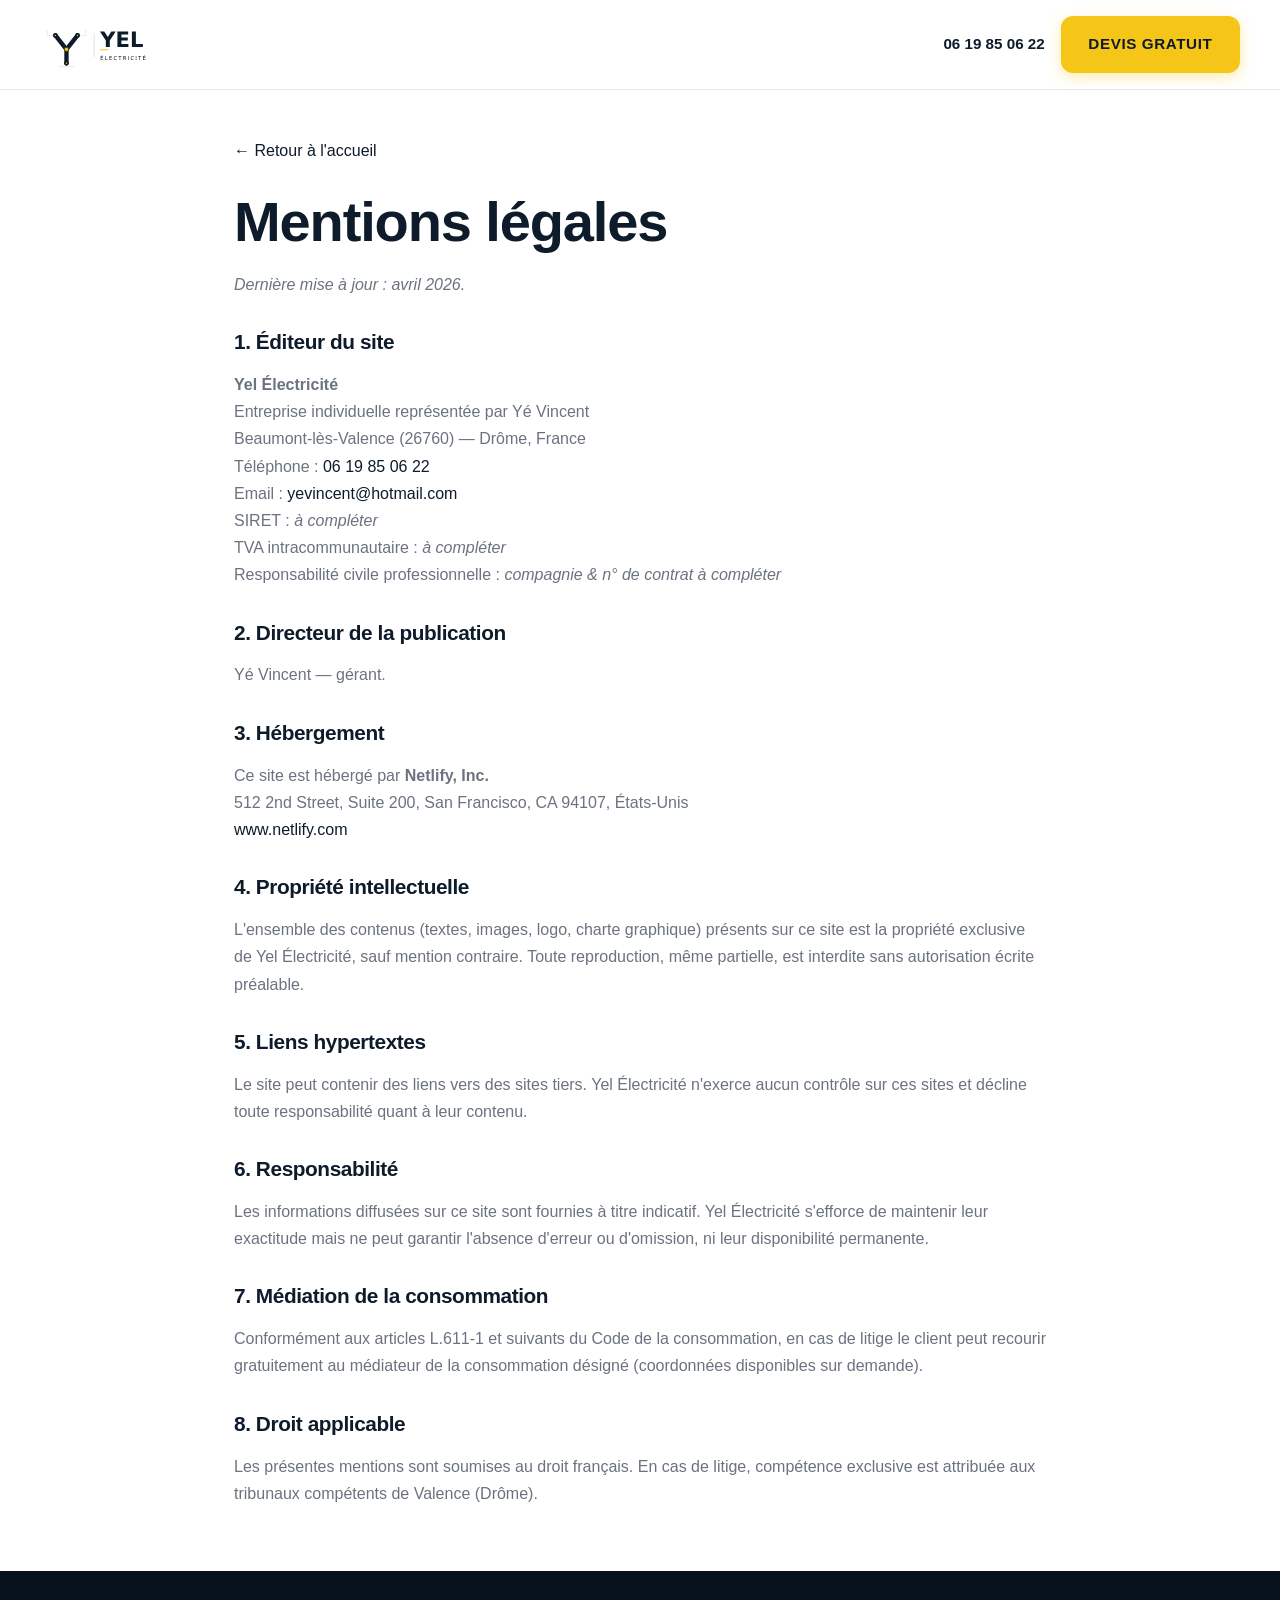
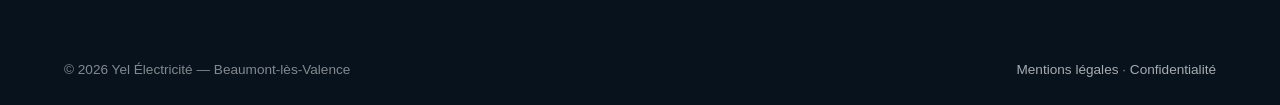
==== mentions-legales.html @ 5cf31801 "Add files via upload" ====
<!doctype html>
<html lang="fr">
<head>
  <meta charset="utf-8" />
  <meta name="viewport" content="width=device-width, initial-scale=1" />
  <title>Mentions légales — Yel Électricité</title>
  <meta name="description" content="Mentions légales du site Yel Électricité, électricien à Beaumont-lès-Valence (Drôme)." />
  <meta name="robots" content="index,follow" />
  <link rel="icon" href="assets/favicon.ico" sizes="any" />
  <link rel="icon" type="image/png" sizes="32x32" href="assets/favicon-32.png" />
  <link rel="stylesheet" href="https://fonts.googleapis.com/css2?family=Inter:wght@400;500;600;700&display=swap" />
  <link rel="stylesheet" href="assets/css/style.css" />
  <style>
    .legal-page { padding: 3rem 0; }
    .legal-page h2 { font-size: 1.3rem; margin-top: 2rem; }
    .legal-page p, .legal-page li { color: var(--gris); line-height: 1.7; }
    .legal-page .container { max-width: 860px; }
    .back-link { color: var(--bleu); font-weight: 500; margin-bottom: 1.5rem; display: inline-block; }
  </style>
</head>
<body>

<header class="header">
  <div class="container header-inner">
    <a href="index.html" class="logo" aria-label="Yel Électricité — accueil">
      <img src="assets/logos/logo-horizontal.svg" alt="Yel Électricité" />
    </a>
    <div class="header-cta">
      <a href="tel:+33619850622" class="header-phone">06 19 85 06 22</a>
      <a href="index.html#devis" class="btn btn-primary">Devis gratuit</a>
    </div>
  </div>
</header>

<main class="legal-page">
  <div class="container">
    <a href="index.html" class="back-link">← Retour à l'accueil</a>
    <h1>Mentions légales</h1>
    <p><em>Dernière mise à jour : avril 2026.</em></p>

    <h2>1. Éditeur du site</h2>
    <p>
      <strong>Yel Électricité</strong><br>
      Entreprise individuelle représentée par Yé Vincent<br>
      Beaumont-lès-Valence (26760) — Drôme, France<br>
      Téléphone : <a href="tel:+33619850622">06 19 85 06 22</a><br>
      Email : <a href="mailto:yevincent@hotmail.com">yevincent@hotmail.com</a><br>
      SIRET : <em>à compléter</em><br>
      TVA intracommunautaire : <em>à compléter</em><br>
      Responsabilité civile professionnelle : <em>compagnie &amp; n° de contrat à compléter</em>
    </p>

    <h2>2. Directeur de la publication</h2>
    <p>Yé Vincent — gérant.</p>

    <h2>3. Hébergement</h2>
    <p>
      Ce site est hébergé par <strong>Netlify, Inc.</strong><br>
      512 2nd Street, Suite 200, San Francisco, CA 94107, États-Unis<br>
      <a href="https://www.netlify.com" rel="noopener">www.netlify.com</a>
    </p>

    <h2>4. Propriété intellectuelle</h2>
    <p>
      L'ensemble des contenus (textes, images, logo, charte graphique) présents sur ce site est la propriété
      exclusive de Yel Électricité, sauf mention contraire. Toute reproduction, même partielle, est interdite
      sans autorisation écrite préalable.
    </p>

    <h2>5. Liens hypertextes</h2>
    <p>
      Le site peut contenir des liens vers des sites tiers. Yel Électricité n'exerce aucun contrôle sur ces sites
      et décline toute responsabilité quant à leur contenu.
    </p>

    <h2>6. Responsabilité</h2>
    <p>
      Les informations diffusées sur ce site sont fournies à titre indicatif. Yel Électricité s'efforce de maintenir
      leur exactitude mais ne peut garantir l'absence d'erreur ou d'omission, ni leur disponibilité permanente.
    </p>

    <h2>7. Médiation de la consommation</h2>
    <p>
      Conformément aux articles L.611-1 et suivants du Code de la consommation, en cas de litige le client peut
      recourir gratuitement au médiateur de la consommation désigné (coordonnées disponibles sur demande).
    </p>

    <h2>8. Droit applicable</h2>
    <p>
      Les présentes mentions sont soumises au droit français. En cas de litige, compétence exclusive est attribuée
      aux tribunaux compétents de Valence (Drôme).
    </p>
  </div>
</main>

<footer class="footer">
  <div class="container">
    <div class="footer-bottom" style="border:none">
      <div>© <span id="year">2026</span> Yel Électricité — Beaumont-lès-Valence</div>
      <div>
        <a href="mentions-legales.html">Mentions légales</a> · <a href="politique-confidentialite.html">Confidentialité</a>
      </div>
    </div>
  </div>
</footer>

<script>document.getElementById("year").textContent = new Date().getFullYear();</script>
</body>
</html>
---- assets/css/style.css ----
/* ==========================================================================
   YEL ÉLECTRICITÉ — Feuille de style principale
   Palette officielle (skill yel-electricite) :
   Primaire : #F5C518 (jaune électrique)
   Secondaire : #0D1B2A (bleu nuit)
   Texte : #1A1A1A | Gris clair : #F4F4F4 | Gris anthracite : #2D2D2D
   Typographie : Montserrat (titres / boutons) + Open Sans (corps)
   ========================================================================== */

/* ---------- Variables ---------- */
:root {
  --bleu: #0D1B2A;
  --bleu-clair: #14283F;
  --bleu-sombre: #07121C;
  --jaune: #F5C518;
  --jaune-fonce: #D6A811;
  --vert-succes: #2ECC71;
  --noir: #1A1A1A;
  --gris-anthracite: #2D2D2D;
  --gris: #6B7280;
  --gris-clair: #F4F4F4;
  --gris-bord: #E5E7EB;
  --blanc: #FFFFFF;

  --max-w: 1200px;
  --radius: 12px;
  --radius-lg: 20px;
  --shadow-sm: 0 1px 2px rgba(13,27,42,.06);
  --shadow: 0 4px 16px rgba(13,27,42,.08);
  --shadow-lg: 0 12px 40px rgba(13,27,42,.15);

  --font-body: "Open Sans", -apple-system, BlinkMacSystemFont, "Segoe UI", Roboto, sans-serif;
  --font-title: "Montserrat", -apple-system, BlinkMacSystemFont, "Segoe UI", Roboto, sans-serif;

  --space-xs: 0.5rem;
  --space-sm: 1rem;
  --space-md: 1.5rem;
  --space-lg: 2.5rem;
  --space-xl: 4rem;
  --space-2xl: 6rem;
}

/* ---------- Reset & base ---------- */
*, *::before, *::after { box-sizing: border-box; }
html { scroll-behavior: smooth; -webkit-text-size-adjust: 100%; }
body {
  margin: 0;
  font-family: var(--font-body);
  font-size: 16px;
  line-height: 1.6;
  color: var(--noir);
  background: var(--blanc);
  -webkit-font-smoothing: antialiased;
  -moz-osx-font-smoothing: grayscale;
}
img, svg { max-width: 100%; height: auto; display: block; }
a { color: var(--bleu); text-decoration: none; transition: color .2s; }
a:hover { color: var(--jaune-fonce); }
h1, h2, h3, h4 { font-family: var(--font-title); color: var(--bleu); font-weight: 700; line-height: 1.2; margin: 0 0 var(--space-sm); letter-spacing: -0.02em; }
h1 { font-size: clamp(2rem, 5vw, 3.5rem); }
h2 { font-size: clamp(1.75rem, 4vw, 2.5rem); }
h3 { font-size: 1.25rem; }
p { margin: 0 0 var(--space-sm); }

/* ---------- Layout ---------- */
.container {
  max-width: var(--max-w);
  margin: 0 auto;
  padding: 0 var(--space-md);
}
section { padding: var(--space-2xl) 0; }
@media (max-width: 768px) {
  section { padding: var(--space-xl) 0; }
}

/* ---------- Boutons ---------- */
.btn {
  display: inline-flex;
  align-items: center;
  gap: 0.5rem;
  padding: 0.9rem 1.6rem;
  border-radius: var(--radius);
  font-family: var(--font-title);
  font-weight: 700;
  font-size: 0.95rem;
  letter-spacing: 0.04em;
  text-transform: uppercase;
  border: 2px solid transparent;
  cursor: pointer;
  transition: all .25s cubic-bezier(.4,0,.2,1);
  text-align: center;
  white-space: nowrap;
}
.btn-primary {
  background: var(--jaune);
  color: var(--bleu);
  box-shadow: 0 4px 14px rgba(245,197,24,.35);
}
.btn-primary:hover {
  background: var(--jaune-fonce);
  color: var(--bleu);
  transform: translateY(-2px);
  box-shadow: 0 8px 20px rgba(245,197,24,.5);
}
.btn-secondary {
  background: var(--bleu);
  color: var(--blanc);
}
.btn-secondary:hover {
  background: var(--bleu-clair);
  color: var(--blanc);
  transform: translateY(-2px);
}
.btn-outline {
  background: transparent;
  color: var(--bleu);
  border-color: var(--bleu);
}
.btn-outline:hover {
  background: var(--bleu);
  color: var(--blanc);
}
.btn-lg { padding: 1.1rem 2rem; font-size: 1.05rem; }

/* ---------- Header ---------- */
.header {
  position: sticky;
  top: 0;
  z-index: 100;
  background: rgba(255,255,255,0.95);
  backdrop-filter: blur(10px);
  -webkit-backdrop-filter: blur(10px);
  border-bottom: 1px solid var(--gris-bord);
}
.header-inner {
  display: flex;
  align-items: center;
  justify-content: space-between;
  padding: 1rem 0;
  gap: var(--space-md);
}
.logo img { height: 48px; width: auto; }
.nav { display: flex; align-items: center; gap: 2rem; }
.nav a {
  color: var(--noir);
  font-weight: 500;
  font-size: 0.95rem;
  position: relative;
}
.nav a:hover { color: var(--bleu); }
.nav a::after {
  content: "";
  position: absolute;
  bottom: -6px;
  left: 0;
  width: 0;
  height: 2px;
  background: var(--jaune);
  transition: width .25s;
}
.nav a:hover::after { width: 100%; }

.header-cta { display: flex; align-items: center; gap: 1rem; }
.header-phone {
  display: inline-flex;
  align-items: center;
  gap: 0.5rem;
  font-weight: 600;
  color: var(--bleu);
  font-size: 0.95rem;
}
.header-phone:hover { color: var(--jaune-fonce); }

.burger {
  display: none;
  background: none;
  border: none;
  cursor: pointer;
  padding: 0.5rem;
  color: var(--bleu);
}
.burger svg { width: 28px; height: 28px; }

@media (max-width: 900px) {
  .nav, .header-cta .btn { display: none; }
  .burger { display: block; }
  .nav.is-open {
    display: flex;
    flex-direction: column;
    position: fixed;
    inset: 72px 0 0 0;
    background: var(--blanc);
    padding: 2rem var(--space-md);
    gap: 1.25rem;
    align-items: stretch;
    border-top: 1px solid var(--gris-bord);
    overflow-y: auto;
  }
  .nav.is-open a { font-size: 1.1rem; padding: 0.5rem 0; border-bottom: 1px solid var(--gris-bord); }
  .nav.is-open a::after { display: none; }
  .nav.is-open .btn { display: inline-flex; margin-top: 1rem; justify-content: center; }
}

/* ---------- Hero ---------- */
.hero {
  background: linear-gradient(135deg, var(--bleu-sombre) 0%, var(--bleu) 100%);
  color: var(--blanc);
  padding: var(--space-2xl) 0;
  overflow: hidden;
  position: relative;
}
.hero::before {
  content: "";
  position: absolute;
  right: -10%;
  top: 10%;
  width: 500px;
  height: 500px;
  background: radial-gradient(circle, rgba(245,197,24,.15) 0%, transparent 70%);
  pointer-events: none;
}
.hero-grid {
  display: grid;
  grid-template-columns: 1fr 1fr;
  gap: var(--space-xl);
  align-items: center;
  position: relative;
}
.hero-badge {
  display: inline-flex;
  align-items: center;
  gap: 0.5rem;
  background: rgba(245,197,24,.15);
  color: var(--jaune);
  padding: 0.4rem 0.9rem;
  border-radius: 50px;
  font-size: 0.85rem;
  font-weight: 600;
  margin-bottom: 1.25rem;
  border: 1px solid rgba(245,197,24,.3);
  font-family: var(--font-title);
  letter-spacing: 0.03em;
}

/* ---------- Réassurance (badges Certifié / Rapide / Gratuit) ---------- */
.reassurance {
  padding: var(--space-lg) 0;
  background: var(--gris-clair);
  border-top: 3px solid var(--jaune);
}
.reassurance-grid {
  display: grid;
  grid-template-columns: repeat(3, 1fr);
  gap: 1.25rem;
}
.reassurance-item {
  background: var(--blanc);
  border: 1px solid var(--gris-bord);
  border-radius: var(--radius);
  padding: 1.25rem 1.4rem;
  display: flex;
  align-items: center;
  gap: 1rem;
}
.reassurance-badge {
  width: 48px;
  height: 48px;
  flex-shrink: 0;
  border-radius: 12px;
  background: var(--jaune);
  color: var(--bleu);
  display: flex;
  align-items: center;
  justify-content: center;
}
.reassurance-badge svg { width: 26px; height: 26px; }
.reassurance-text strong {
  display: block;
  font-family: var(--font-title);
  color: var(--bleu);
  font-size: 1rem;
  margin-bottom: 0.1rem;
}
.reassurance-text span { color: var(--gris); font-size: 0.88rem; }
@media (max-width: 768px) {
  .reassurance-grid { grid-template-columns: 1fr; gap: 0.75rem; }
}

/* ---------- Form : radios & file ---------- */
.form-group .radio-row {
  display: flex;
  gap: 1rem;
  flex-wrap: wrap;
  margin-top: 0.25rem;
}
.form-group .radio-row label {
  display: inline-flex;
  align-items: center;
  gap: 0.4rem;
  font-weight: 500;
  color: var(--noir);
  margin: 0;
  cursor: pointer;
  font-size: 0.95rem;
}
.form-group .radio-row input[type="radio"] {
  width: auto;
  margin: 0;
  accent-color: var(--jaune);
}
.form-group input[type="file"] {
  padding: 0.55rem;
  background: var(--gris-clair);
  border-style: dashed;
  cursor: pointer;
  font-size: 0.9rem;
}
.form-hint {
  display: block;
  font-size: 0.8rem;
  color: var(--gris);
  margin-top: 0.3rem;
}
.hero h1 { color: var(--blanc); margin-bottom: 1.5rem; }
.hero h1 span { color: var(--jaune); }
.hero-lede {
  font-size: 1.15rem;
  color: rgba(255,255,255,.85);
  margin-bottom: 2rem;
  max-width: 520px;
}
.hero-actions { display: flex; gap: 1rem; flex-wrap: wrap; }
.hero-trust {
  display: flex;
  gap: 2rem;
  margin-top: 2.5rem;
  flex-wrap: wrap;
}
.hero-trust-item {
  display: flex;
  align-items: center;
  gap: 0.6rem;
  font-size: 0.9rem;
  color: rgba(255,255,255,.8);
}
.hero-trust-item svg { width: 20px; height: 20px; color: var(--jaune); flex-shrink: 0; }

.hero-visual {
  display: flex;
  justify-content: center;
  align-items: center;
}
.hero-visual-card {
  background: rgba(255,255,255,.05);
  backdrop-filter: blur(20px);
  border: 1px solid rgba(255,255,255,.12);
  border-radius: var(--radius-lg);
  padding: 2.5rem;
  text-align: center;
  position: relative;
  max-width: 400px;
  width: 100%;
}
.hero-visual-card img { width: 180px; margin: 0 auto 1.5rem; }
.hero-visual-card .price-tag {
  display: inline-block;
  background: var(--jaune);
  color: var(--bleu);
  padding: 0.6rem 1.2rem;
  border-radius: 50px;
  font-weight: 700;
  font-size: 1rem;
  margin-bottom: 0.75rem;
}
.hero-visual-card p { color: rgba(255,255,255,.85); margin: 0; font-size: 0.95rem; }

@media (max-width: 900px) {
  .hero-grid { grid-template-columns: 1fr; gap: var(--space-lg); }
  .hero-visual { order: -1; }
  .hero-visual-card { padding: 1.75rem; }
  .hero-visual-card img { width: 130px; }
}

/* ---------- Section titles ---------- */
.section-intro {
  text-align: center;
  max-width: 720px;
  margin: 0 auto var(--space-xl);
}
.section-intro .eyebrow {
  display: inline-block;
  color: var(--jaune-fonce);
  font-weight: 600;
  font-size: 0.85rem;
  letter-spacing: 0.12em;
  text-transform: uppercase;
  margin-bottom: 0.75rem;
}
.section-intro p {
  color: var(--gris);
  font-size: 1.1rem;
}

/* ---------- Services ---------- */
.services-grid {
  display: grid;
  grid-template-columns: repeat(auto-fit, minmax(280px, 1fr));
  gap: 1.5rem;
}
.service-card {
  background: var(--blanc);
  border: 1px solid var(--gris-bord);
  border-radius: var(--radius-lg);
  padding: 2rem;
  transition: all .3s cubic-bezier(.4,0,.2,1);
  position: relative;
  overflow: hidden;
}
.service-card::before {
  content: "";
  position: absolute;
  inset: 0;
  background: linear-gradient(135deg, rgba(245,197,24,0) 0%, rgba(245,197,24,.05) 100%);
  opacity: 0;
  transition: opacity .3s;
  pointer-events: none;
}
.service-card:hover {
  border-color: var(--jaune);
  transform: translateY(-4px);
  box-shadow: var(--shadow-lg);
}
.service-card:hover::before { opacity: 1; }
.service-icon {
  width: 64px;
  height: 64px;
  background: var(--gris-clair);
  border-radius: 14px;
  display: flex;
  align-items: center;
  justify-content: center;
  margin-bottom: 1.25rem;
  transition: background .3s;
}
.service-card:hover .service-icon { background: var(--jaune); }
.service-icon img { width: 40px; height: 40px; }
.service-card h3 { margin-bottom: 0.5rem; }
.service-card p { color: var(--gris); font-size: 0.95rem; margin: 0; }

/* ---------- À propos ---------- */
.about {
  background: var(--gris-clair);
}
.about-grid {
  display: grid;
  grid-template-columns: 1fr 1.2fr;
  gap: var(--space-xl);
  align-items: center;
}
.about-visual {
  position: relative;
  aspect-ratio: 4/5;
  background: linear-gradient(135deg, var(--bleu) 0%, var(--bleu-clair) 100%);
  border-radius: var(--radius-lg);
  display: flex;
  align-items: center;
  justify-content: center;
  overflow: hidden;
}
.about-visual::after {
  content: "";
  position: absolute;
  inset: 0;
  background: radial-gradient(circle at 70% 30%, rgba(245,197,24,.2), transparent 60%);
}
.about-visual-initials {
  font-size: clamp(5rem, 12vw, 9rem);
  font-weight: 700;
  color: var(--jaune);
  letter-spacing: -0.05em;
  position: relative;
  z-index: 1;
  font-family: var(--font-title);
}
.about-content h2 { margin-bottom: 0.5rem; }
.about-content .title {
  color: var(--jaune-fonce);
  font-weight: 600;
  font-size: 0.95rem;
  letter-spacing: 0.08em;
  text-transform: uppercase;
  margin-bottom: 1rem;
}
.about-content p { color: var(--gris); font-size: 1.05rem; }
.about-quote {
  border-left: 4px solid var(--jaune);
  padding: 0.5rem 0 0.5rem 1.25rem;
  margin: 1.5rem 0;
  font-style: italic;
  color: var(--bleu);
  font-weight: 500;
}
.about-stats {
  display: grid;
  grid-template-columns: repeat(3, 1fr);
  gap: 1rem;
  margin-top: 2rem;
  padding-top: 2rem;
  border-top: 1px solid var(--gris-bord);
}
.about-stat .number {
  font-size: 2rem;
  font-weight: 700;
  color: var(--bleu);
  line-height: 1;
  margin-bottom: 0.25rem;
}
.about-stat .label {
  font-size: 0.85rem;
  color: var(--gris);
}

@media (max-width: 900px) {
  .about-grid { grid-template-columns: 1fr; gap: var(--space-md); }
  .about-visual { aspect-ratio: 16/10; max-height: 280px; }
}

/* ---------- Pourquoi nous / trust ---------- */
.trust-grid {
  display: grid;
  grid-template-columns: repeat(auto-fit, minmax(240px, 1fr));
  gap: 1.5rem;
}
.trust-card {
  text-align: center;
  padding: 2rem 1.25rem;
  border-radius: var(--radius);
  background: var(--blanc);
  border: 1px solid var(--gris-bord);
}
.trust-icon {
  width: 56px;
  height: 56px;
  background: var(--jaune);
  color: var(--bleu);
  border-radius: 50%;
  display: flex;
  align-items: center;
  justify-content: center;
  margin: 0 auto 1rem;
}
.trust-icon svg { width: 28px; height: 28px; }
.trust-card h3 { font-size: 1.1rem; margin-bottom: 0.5rem; }
.trust-card p { color: var(--gris); font-size: 0.9rem; margin: 0; }

/* ---------- Zone intervention ---------- */
.zone {
  background: var(--bleu);
  color: var(--blanc);
  position: relative;
  overflow: hidden;
}
.zone::before {
  content: "";
  position: absolute;
  left: -10%;
  bottom: -30%;
  width: 60%;
  height: 140%;
  background: radial-gradient(circle, rgba(245,197,24,.08), transparent 60%);
}
.zone h2 { color: var(--blanc); }
.zone .section-intro p { color: rgba(255,255,255,.8); }
.zone-grid {
  display: grid;
  grid-template-columns: 1fr 1fr;
  gap: var(--space-xl);
  align-items: center;
  position: relative;
}
.zone-map {
  aspect-ratio: 4/3;
  background: rgba(255,255,255,.05);
  border: 1px solid rgba(255,255,255,.1);
  border-radius: var(--radius-lg);
  display: flex;
  align-items: center;
  justify-content: center;
  position: relative;
  padding: 2rem;
}
.zone-map svg { width: 100%; height: 100%; }
.zone-content h3 { color: var(--jaune); margin-bottom: 1rem; }
.zone-communes {
  display: flex;
  flex-wrap: wrap;
  gap: 0.6rem;
  margin: 1.5rem 0 2rem;
}
.zone-commune {
  display: inline-block;
  padding: 0.4rem 0.9rem;
  background: rgba(255,255,255,.08);
  border: 1px solid rgba(255,255,255,.15);
  border-radius: 50px;
  font-size: 0.85rem;
  color: rgba(255,255,255,.9);
}
.zone-note {
  color: rgba(255,255,255,.7);
  font-size: 0.95rem;
  margin-top: 1rem;
}

@media (max-width: 900px) {
  .zone-grid { grid-template-columns: 1fr; }
  .zone-map { aspect-ratio: 16/10; }
}

/* ---------- Avis ---------- */
.testimonials-grid {
  display: grid;
  grid-template-columns: repeat(auto-fit, minmax(280px, 1fr));
  gap: 1.5rem;
}
.testimonial {
  background: var(--blanc);
  border: 2px dashed var(--gris-bord);
  border-radius: var(--radius-lg);
  padding: 2rem;
  text-align: center;
  color: var(--gris);
}
.testimonial-placeholder {
  font-style: italic;
}
.testimonial-placeholder::before {
  content: "✎";
  display: block;
  font-size: 2rem;
  color: var(--gris-bord);
  margin-bottom: 0.75rem;
  font-style: normal;
}

/* ---------- Avis (variante remplie) ---------- */
.testimonial-filled {
  background: var(--blanc);
  border: 1px solid var(--gris-bord);
  border-radius: var(--radius-lg);
  padding: 2rem;
  text-align: left;
  box-shadow: var(--shadow-sm);
  display: flex;
  flex-direction: column;
  gap: 0.9rem;
}
.testimonial-filled .stars {
  color: var(--jaune);
  font-size: 1.1rem;
  letter-spacing: 2px;
}
.testimonial-filled .quote {
  color: var(--noir);
  font-size: 1rem;
  line-height: 1.6;
  margin: 0;
  flex: 1;
}
.testimonial-filled .author {
  display: flex;
  align-items: center;
  gap: 0.75rem;
  padding-top: 0.75rem;
  border-top: 1px solid var(--gris-bord);
}
.testimonial-filled .avatar {
  width: 42px;
  height: 42px;
  border-radius: 50%;
  background: var(--bleu);
  color: var(--jaune);
  display: flex;
  align-items: center;
  justify-content: center;
  font-weight: 700;
  font-size: 1rem;
}
.testimonial-filled .author-meta {
  display: flex;
  flex-direction: column;
  line-height: 1.3;
}
.testimonial-filled .name { font-weight: 600; color: var(--bleu); font-size: 0.95rem; }
.testimonial-filled .commune { font-size: 0.82rem; color: var(--gris); }

/* ---------- Actualités ---------- */
.actus-grid {
  display: grid;
  grid-template-columns: repeat(auto-fit, minmax(300px, 1fr));
  gap: 1.5rem;
}
.actu-card {
  background: var(--blanc);
  border: 1px solid var(--gris-bord);
  border-radius: var(--radius-lg);
  overflow: hidden;
  transition: transform .25s, box-shadow .25s;
  display: flex;
  flex-direction: column;
}
.actu-card:hover {
  transform: translateY(-3px);
  box-shadow: var(--shadow-lg);
}
.actu-card .actu-image {
  aspect-ratio: 16/10;
  background: linear-gradient(135deg, var(--bleu) 0%, var(--bleu-clair) 100%);
  background-size: cover;
  background-position: center;
  position: relative;
}
.actu-card .actu-image::after {
  content: "";
  position: absolute;
  inset: 0;
  background: radial-gradient(circle at 70% 30%, rgba(245,197,24,.15), transparent 60%);
  pointer-events: none;
}
.actu-card .actu-no-image {
  aspect-ratio: 16/10;
  background: linear-gradient(135deg, var(--bleu) 0%, var(--bleu-clair) 100%);
  display: flex;
  align-items: center;
  justify-content: center;
  color: var(--jaune);
  font-size: 2.5rem;
}
.actu-card .actu-body {
  padding: 1.5rem 1.75rem;
  display: flex;
  flex-direction: column;
  gap: 0.5rem;
  flex: 1;
}
.actu-card .actu-date {
  font-size: 0.82rem;
  color: var(--jaune-fonce);
  font-weight: 600;
  letter-spacing: 0.05em;
  text-transform: uppercase;
}
.actu-card h3 {
  font-size: 1.15rem;
  margin: 0;
}
.actu-card p {
  color: var(--gris);
  font-size: 0.95rem;
  margin: 0;
  flex: 1;
}
.actu-card .actu-body details {
  margin-top: 0.25rem;
}
.actu-card .actu-body details summary {
  cursor: pointer;
  color: var(--bleu);
  font-weight: 600;
  font-size: 0.9rem;
  list-style: none;
  display: inline-flex;
  align-items: center;
  gap: 0.35rem;
  user-select: none;
}
.actu-card .actu-body details summary::-webkit-details-marker { display: none; }
.actu-card .actu-body details summary::after {
  content: "↓";
  transition: transform .2s;
  display: inline-block;
}
.actu-card .actu-body details[open] summary::after { transform: rotate(180deg); }
.actu-card .actu-body details .actu-content {
  padding-top: 0.75rem;
  color: var(--noir);
  font-size: 0.95rem;
  line-height: 1.6;
}
.actu-card .actu-body details .actu-content p { color: var(--noir); margin-bottom: 0.5rem; }
.actu-card .actu-body details .actu-content :is(h3,h4) {
  font-size: 1rem; margin: 0.75rem 0 0.35rem;
}

/* ---------- FAQ ---------- */
.faq-list { max-width: 780px; margin: 0 auto; }
.faq-item {
  border-bottom: 1px solid var(--gris-bord);
}
.faq-question {
  width: 100%;
  background: none;
  border: none;
  padding: 1.25rem 0;
  font-size: 1.05rem;
  font-weight: 600;
  color: var(--bleu);
  text-align: left;
  cursor: pointer;
  display: flex;
  justify-content: space-between;
  align-items: center;
  gap: 1rem;
  font-family: inherit;
}
.faq-question:hover { color: var(--jaune-fonce); }
.faq-icon {
  flex-shrink: 0;
  width: 24px;
  height: 24px;
  transition: transform .25s;
  color: var(--jaune-fonce);
}
.faq-item.is-open .faq-icon { transform: rotate(45deg); }
.faq-answer {
  max-height: 0;
  overflow: hidden;
  transition: max-height .3s ease;
  color: var(--gris);
}
.faq-item.is-open .faq-answer { max-height: 400px; }
.faq-answer-inner { padding: 0 0 1.25rem; }

/* ---------- Contact / Formulaire ---------- */
.contact {
  background: var(--gris-clair);
}
.contact-grid {
  display: grid;
  grid-template-columns: 1fr 1.3fr;
  gap: var(--space-xl);
  align-items: flex-start;
}
.contact-info h2 { margin-bottom: 1rem; }
.contact-info p { color: var(--gris); font-size: 1.05rem; margin-bottom: 2rem; }
.contact-list { list-style: none; padding: 0; margin: 0; }
.contact-list li {
  display: flex;
  align-items: flex-start;
  gap: 1rem;
  padding: 1rem 0;
  border-bottom: 1px solid var(--gris-bord);
}
.contact-list li:last-child { border-bottom: none; }
.contact-list .icon {
  width: 44px;
  height: 44px;
  border-radius: 10px;
  background: var(--jaune);
  color: var(--bleu);
  display: flex;
  align-items: center;
  justify-content: center;
  flex-shrink: 0;
}
.contact-list .icon svg { width: 22px; height: 22px; }
.contact-list .meta { font-size: 0.85rem; color: var(--gris); }
.contact-list .value { font-weight: 600; color: var(--bleu); font-size: 1.05rem; }
.contact-list a.value:hover { color: var(--jaune-fonce); }

.form-card {
  background: var(--blanc);
  border-radius: var(--radius-lg);
  padding: 2.5rem;
  box-shadow: var(--shadow);
}
.form-card h3 { margin-bottom: 0.5rem; }
.form-card p.lede { color: var(--gris); margin-bottom: 1.5rem; font-size: 0.95rem; }

.form-row {
  display: grid;
  grid-template-columns: 1fr 1fr;
  gap: 1rem;
}
.form-group { margin-bottom: 1rem; }
.form-group label {
  display: block;
  font-size: 0.9rem;
  font-weight: 500;
  color: var(--bleu);
  margin-bottom: 0.35rem;
}
.form-group label .req { color: #DC2626; }
.form-group input,
.form-group select,
.form-group textarea {
  width: 100%;
  padding: 0.75rem 0.95rem;
  border: 1.5px solid var(--gris-bord);
  border-radius: 10px;
  font-family: inherit;
  font-size: 1rem;
  color: var(--noir);
  transition: border-color .2s, box-shadow .2s;
  background: var(--blanc);
}
.form-group input:focus,
.form-group select:focus,
.form-group textarea:focus {
  outline: none;
  border-color: var(--jaune);
  box-shadow: 0 0 0 3px rgba(245,197,24,.2);
}
.form-group textarea { resize: vertical; min-height: 110px; }
.form-consent {
  display: flex;
  align-items: flex-start;
  gap: 0.6rem;
  font-size: 0.85rem;
  color: var(--gris);
  margin: 1rem 0 1.5rem;
}
.form-consent input { width: auto; margin-top: 3px; }
.form-consent a { color: var(--bleu); text-decoration: underline; }
.form-card button[type="submit"] { width: 100%; justify-content: center; }
.form-feedback {
  margin-top: 1rem;
  padding: 0.9rem 1rem;
  border-radius: 8px;
  font-size: 0.95rem;
  display: none;
}
.form-feedback.is-success {
  display: block;
  background: #F0FDF4;
  color: #166534;
  border: 1px solid #BBF7D0;
}
.form-feedback.is-error {
  display: block;
  background: #FEF2F2;
  color: #991B1B;
  border: 1px solid #FECACA;
}

@media (max-width: 900px) {
  .contact-grid { grid-template-columns: 1fr; gap: var(--space-md); }
  .form-card { padding: 1.75rem; }
  .form-row { grid-template-columns: 1fr; }
}

/* ---------- CTA banner ---------- */
.cta-banner {
  background: linear-gradient(135deg, var(--jaune) 0%, var(--jaune-fonce) 100%);
  padding: var(--space-lg) 0;
}
.cta-banner-inner {
  display: flex;
  align-items: center;
  justify-content: space-between;
  gap: var(--space-md);
  flex-wrap: wrap;
}
.cta-banner h3 {
  color: var(--bleu);
  margin: 0;
  font-size: 1.5rem;
}
.cta-banner .actions { display: flex; gap: 0.75rem; flex-wrap: wrap; }

/* ---------- Footer ---------- */
.footer {
  background: var(--bleu-sombre);
  color: rgba(255,255,255,.75);
  padding: var(--space-xl) 0 var(--space-md);
}
.footer-grid {
  display: grid;
  grid-template-columns: 1.3fr 1fr 1fr 1fr;
  gap: var(--space-lg);
  margin-bottom: var(--space-lg);
}
.footer-brand img { height: 44px; margin-bottom: 1rem; }
.footer-brand p { font-size: 0.9rem; margin: 0; color: rgba(255,255,255,.65); }
.footer h4 {
  color: var(--blanc);
  font-size: 0.95rem;
  margin-bottom: 1rem;
  letter-spacing: 0.05em;
  text-transform: uppercase;
}
.footer ul { list-style: none; padding: 0; margin: 0; }
.footer ul li { margin-bottom: 0.5rem; font-size: 0.9rem; }
.footer ul a { color: rgba(255,255,255,.75); }
.footer ul a:hover { color: var(--jaune); }
.footer-bottom {
  border-top: 1px solid rgba(255,255,255,.1);
  padding-top: var(--space-md);
  display: flex;
  justify-content: space-between;
  flex-wrap: wrap;
  gap: 1rem;
  font-size: 0.85rem;
  color: rgba(255,255,255,.5);
}
.footer-bottom a { color: rgba(255,255,255,.65); }
.footer-bottom a:hover { color: var(--jaune); }

@media (max-width: 768px) {
  .footer-grid { grid-template-columns: 1fr 1fr; }
}
@media (max-width: 480px) {
  .footer-grid { grid-template-columns: 1fr; }
}

/* ---------- Utilités ---------- */
.visually-hidden {
  position: absolute !important;
  width: 1px; height: 1px;
  padding: 0; margin: -1px;
  overflow: hidden;
  clip: rect(0,0,0,0);
  white-space: nowrap;
  border: 0;
}

/* Animation d'apparition au scroll */
.reveal {
  opacity: 0;
  transform: translateY(20px);
  transition: opacity .6s ease, transform .6s ease;
}
.reveal.is-visible {
  opacity: 1;
  transform: translateY(0);
}

/* Focus accessibility */
a:focus-visible,
button:focus-visible,
input:focus-visible,
select:focus-visible,
textarea:focus-visible {
  outline: 2px solid var(--jaune);
  outline-offset: 2px;
}

/* Print */
@media print {
  .header, .footer, .cta-banner, .burger, .hero-visual { display: none; }
  body { font-size: 11pt; color: #000; }
  section { padding: 1rem 0; break-inside: avoid; }
}
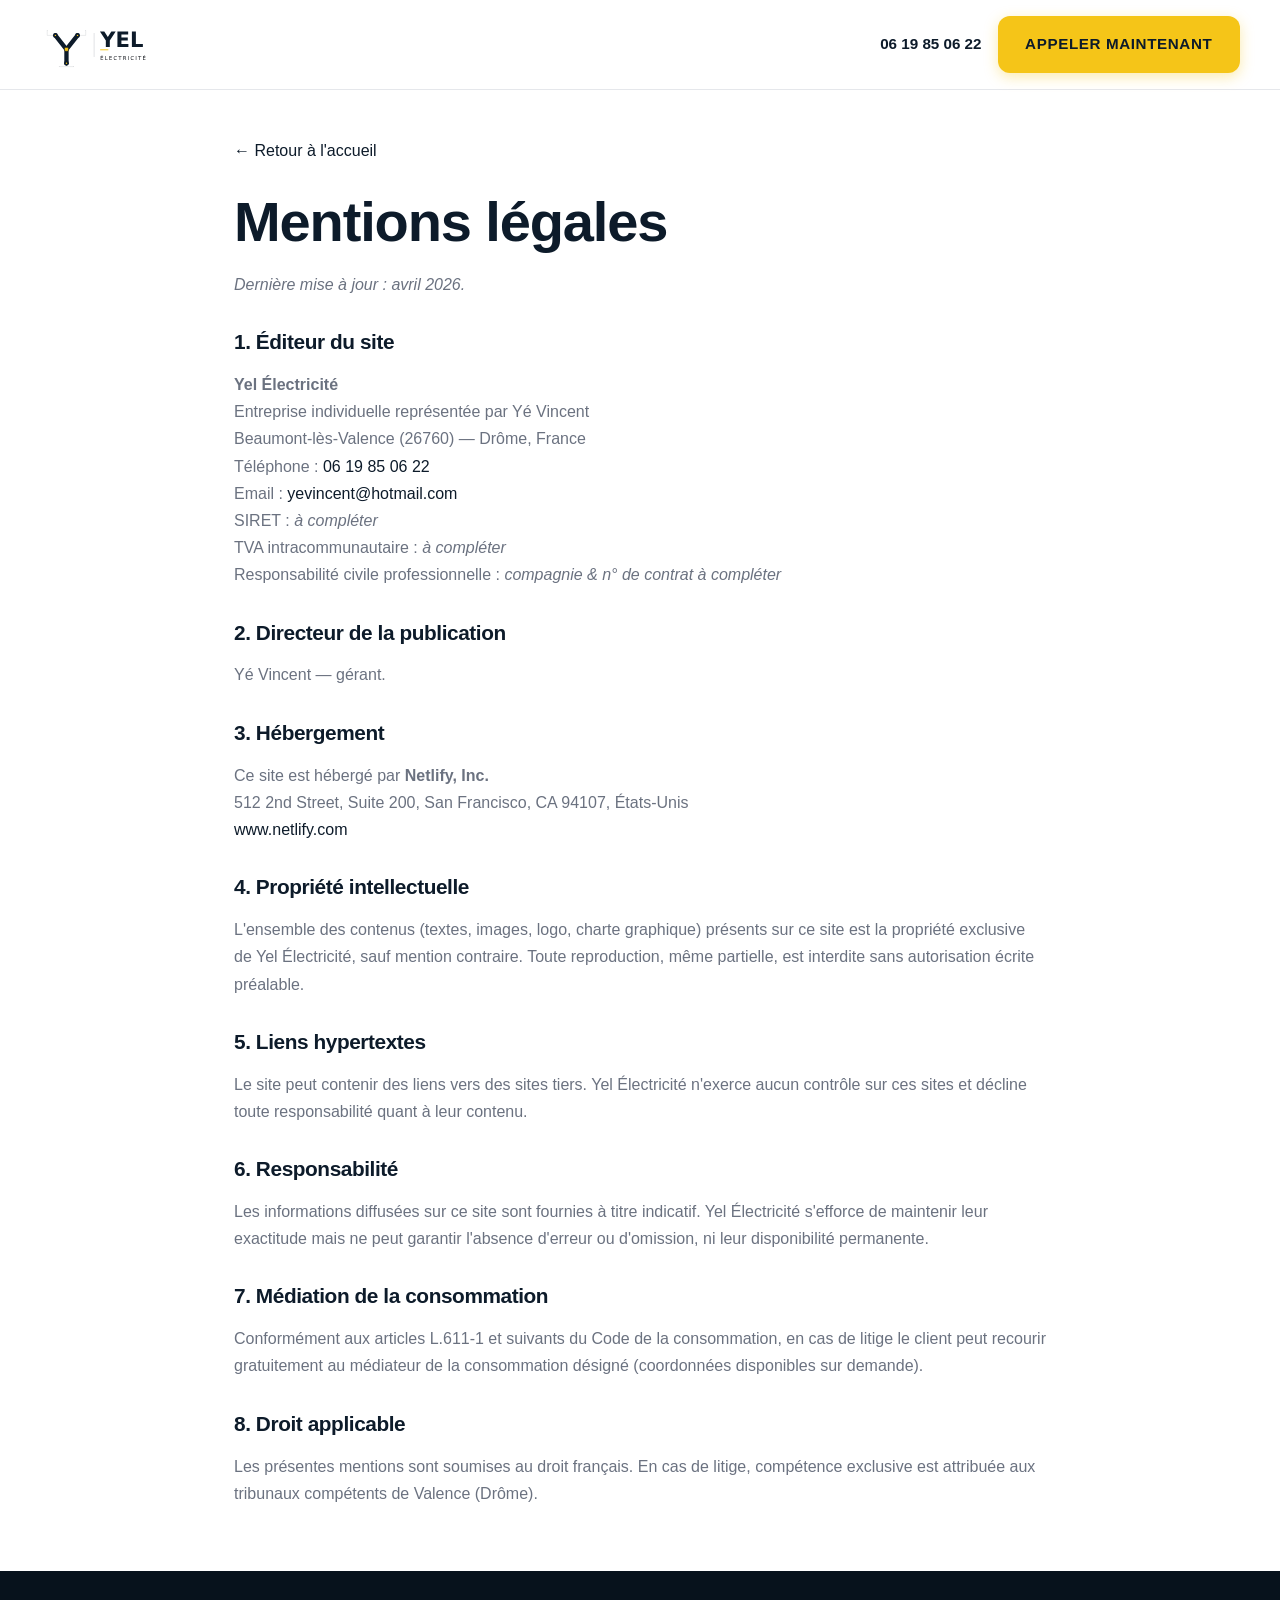
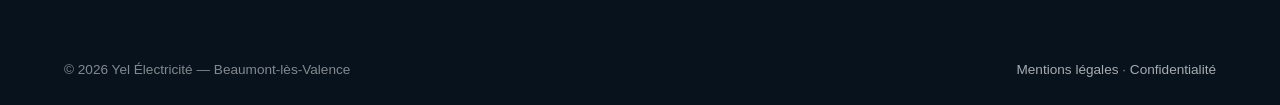
==== commit 7d00915d: "Add files via upload Retrait du formulaire — contact par téléphone uniquement" ====
--- a/mentions-legales.html
+++ b/mentions-legales.html
@@ -27,7 +27,7 @@
     </a>
     <div class="header-cta">
       <a href="tel:+33619850622" class="header-phone">06 19 85 06 22</a>
-      <a href="index.html#devis" class="btn btn-primary">Devis gratuit</a>
+      <a href="tel:+33619850622" class="btn btn-primary">Appeler maintenant</a>
     </div>
   </div>
 </header>
--- a/assets/css/style.css
+++ b/assets/css/style.css
@@ -868,85 +868,127 @@
 .contact-list .value { font-weight: 600; color: var(--bleu); font-size: 1.05rem; }
 .contact-list a.value:hover { color: var(--jaune-fonce); }
 
-.form-card {
-  background: var(--blanc);
+/* ---------- Call card (remplace le formulaire — contact direct) ---------- */
+.call-card {
+  background: linear-gradient(180deg, var(--blanc) 0%, #FBFAF5 100%);
   border-radius: var(--radius-lg);
   padding: 2.5rem;
   box-shadow: var(--shadow);
-}
-.form-card h3 { margin-bottom: 0.5rem; }
-.form-card p.lede { color: var(--gris); margin-bottom: 1.5rem; font-size: 0.95rem; }
-
-.form-row {
-  display: grid;
-  grid-template-columns: 1fr 1fr;
+  border: 1px solid rgba(245,197,24,0.25);
+  display: flex;
+  flex-direction: column;
+  gap: 1.25rem;
+}
+.call-card-eyebrow {
+  font-family: var(--font-title);
+  font-size: 0.8rem;
+  font-weight: 700;
+  letter-spacing: 0.14em;
+  text-transform: uppercase;
+  color: var(--jaune-fonce);
+}
+.call-card h3 {
+  margin: 0;
+  font-size: 1.55rem;
+  line-height: 1.25;
+  color: var(--bleu);
+}
+.call-card p.lede {
+  color: var(--gris);
+  margin: 0;
+  font-size: 0.98rem;
+}
+.call-cta {
+  display: flex;
+  align-items: center;
   gap: 1rem;
-}
-.form-group { margin-bottom: 1rem; }
-.form-group label {
-  display: block;
-  font-size: 0.9rem;
+  background: var(--bleu);
+  color: var(--blanc);
+  padding: 1.25rem 1.4rem;
+  border-radius: var(--radius-lg);
+  text-decoration: none;
+  transition: transform .2s ease, box-shadow .2s ease, background .2s ease;
+  box-shadow: 0 8px 24px rgba(13,27,42,0.18);
+}
+.call-cta:hover {
+  transform: translateY(-2px);
+  background: #13263B;
+  box-shadow: 0 12px 30px rgba(13,27,42,0.28);
+  color: var(--blanc);
+}
+.call-cta svg { color: var(--jaune); flex-shrink: 0; }
+.call-cta span { display: flex; flex-direction: column; line-height: 1.15; }
+.call-cta small {
+  font-size: 0.78rem;
+  text-transform: uppercase;
+  letter-spacing: 0.08em;
+  color: rgba(255,255,255,0.75);
   font-weight: 500;
-  color: var(--bleu);
-  margin-bottom: 0.35rem;
-}
-.form-group label .req { color: #DC2626; }
-.form-group input,
-.form-group select,
-.form-group textarea {
-  width: 100%;
-  padding: 0.75rem 0.95rem;
+  margin-bottom: 0.2rem;
+}
+.call-cta strong {
+  font-family: var(--font-title);
+  font-size: 1.8rem;
+  font-weight: 800;
+  letter-spacing: 0.02em;
+}
+.call-divider {
+  display: flex;
+  align-items: center;
+  gap: 0.75rem;
+  color: var(--gris);
+  font-size: 0.85rem;
+  text-transform: uppercase;
+  letter-spacing: 0.12em;
+}
+.call-divider::before,
+.call-divider::after {
+  content: "";
+  flex: 1;
+  height: 1px;
+  background: var(--gris-bord);
+}
+.call-email {
+  display: inline-flex;
+  align-items: center;
+  gap: 0.55rem;
+  color: var(--bleu);
+  font-weight: 600;
+  text-decoration: none;
+  font-size: 1.02rem;
+  padding: 0.85rem 1rem;
   border: 1.5px solid var(--gris-bord);
   border-radius: 10px;
-  font-family: inherit;
-  font-size: 1rem;
-  color: var(--noir);
-  transition: border-color .2s, box-shadow .2s;
-  background: var(--blanc);
-}
-.form-group input:focus,
-.form-group select:focus,
-.form-group textarea:focus {
-  outline: none;
+  transition: border-color .2s, color .2s, background .2s;
+  justify-content: center;
+}
+.call-email:hover {
   border-color: var(--jaune);
-  box-shadow: 0 0 0 3px rgba(245,197,24,.2);
-}
-.form-group textarea { resize: vertical; min-height: 110px; }
-.form-consent {
-  display: flex;
-  align-items: flex-start;
-  gap: 0.6rem;
-  font-size: 0.85rem;
-  color: var(--gris);
-  margin: 1rem 0 1.5rem;
-}
-.form-consent input { width: auto; margin-top: 3px; }
-.form-consent a { color: var(--bleu); text-decoration: underline; }
-.form-card button[type="submit"] { width: 100%; justify-content: center; }
-.form-feedback {
-  margin-top: 1rem;
-  padding: 0.9rem 1rem;
-  border-radius: 8px;
-  font-size: 0.95rem;
-  display: none;
-}
-.form-feedback.is-success {
-  display: block;
-  background: #F0FDF4;
-  color: #166534;
-  border: 1px solid #BBF7D0;
-}
-.form-feedback.is-error {
-  display: block;
-  background: #FEF2F2;
-  color: #991B1B;
-  border: 1px solid #FECACA;
-}
+  background: #FFFBEA;
+  color: var(--jaune-fonce);
+}
+.call-reassure {
+  list-style: none;
+  padding: 0;
+  margin: 0.5rem 0 0;
+  display: flex;
+  flex-direction: column;
+  gap: 0.55rem;
+}
+.call-reassure li {
+  display: flex;
+  align-items: center;
+  gap: 0.55rem;
+  font-size: 0.92rem;
+  color: var(--bleu);
+}
+.call-reassure li svg { color: var(--vert-succes, #2ECC71); flex-shrink: 0; }
 
 @media (max-width: 900px) {
   .contact-grid { grid-template-columns: 1fr; gap: var(--space-md); }
-  .form-card { padding: 1.75rem; }
-  .form-row { grid-template-columns: 1fr; }
+  .call-card { padding: 1.75rem; }
+  .call-cta { padding: 1rem 1.1rem; }
+  .call-cta strong { font-size: 1.5rem; }
 }
 
 /* ---------- CTA banner ---------- */
